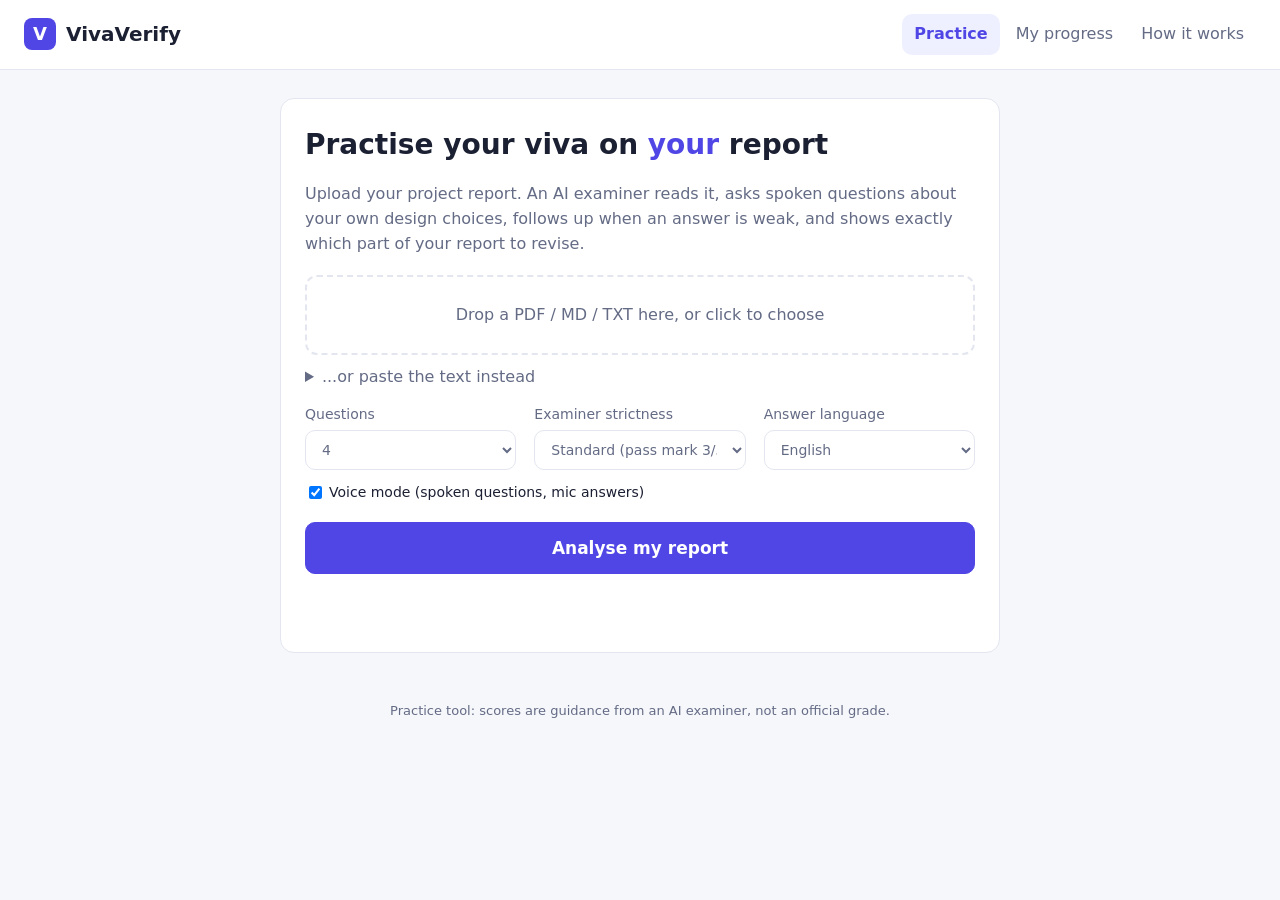
==== frontend/index.html @ 8446a79f "VivaVerify: AI viva examiner for your own project report LangGraph agent (planner, examiner with int" ====
<!doctype html>
<html lang="en">
<head>
  <meta charset="utf-8">
  <meta name="viewport" content="width=device-width, initial-scale=1">
  <title>VivaVerify - AI viva examiner for your own project</title>
  <meta name="description" content="Upload your project report and practise defending it in a spoken viva with an AI examiner.">
  <link rel="stylesheet" href="style.css">
  <script src="config.js"></script>
  <script src="app.js" defer></script>
</head>
<body>
  <header class="top">
    <div class="brand"><span class="logo">V</span>VivaVerify</div>
    <nav class="nav">
      <button data-nav="setup" class="active">Practice</button>
      <button data-nav="progress">My progress</button>
      <button data-nav="how">How it works</button>
    </nav>
  </header>

  <main>
    <!-- 1. Setup -->
    <section id="setup" class="card narrow">
      <h1>Practise your viva on <em>your</em> report</h1>
      <p class="muted">Upload your project report. An AI examiner reads it, asks spoken questions about your own
        design choices, follows up when an answer is weak, and shows exactly which part of your report to revise.</p>

      <label class="drop" id="drop">
        <input type="file" id="file" accept=".pdf,.md,.txt">
        <span id="dropText">Drop a PDF / MD / TXT here, or click to choose</span>
      </label>
      <details>
        <summary>...or paste the text instead</summary>
        <textarea id="paste" rows="6" placeholder="Paste your report text here"></textarea>
      </details>

      <div class="settings">
        <label>Questions
          <select id="numQ"><option>3</option><option selected>4</option><option>5</option></select>
        </label>
        <label>Examiner strictness
          <select id="strict">
            <option value="friendly">Friendly (pass mark 2/5)</option>
            <option value="standard" selected>Standard (pass mark 3/5)</option>
            <option value="strict">Strict (pass mark 4/5)</option>
          </select>
        </label>
        <label>Answer language
          <select id="lang"><option value="en">English</option><option value="hi">Hindi / Hinglish</option></select>
        </label>
        <label class="check"><input type="checkbox" id="voiceOn" checked> Voice mode (spoken questions, mic answers)</label>
      </div>
      <button id="startBtn" class="primary big">Analyse my report</button>
      <p id="setupMsg" class="msg"></p>
    </section>

    <!-- 2. Report analysed -->
    <section id="analysed" hidden>
      <div class="card">
        <h2>Your report, as the examiner sees it</h2>
        <div class="tiles" id="docTiles"></div>
      </div>
      <div class="layout">
        <div class="card">
          <h3>Sections indexed for retrieval</h3>
          <p class="muted small-text">The report is split into numbered chunks. The judge looks answers up in these
            chunks; chunks marked <span class="chip">evidence</span> back a planned question.</p>
          <ol id="chunkList" class="chunks"></ol>
        </div>
        <aside class="card">
          <h3>Viva plan</h3>
          <p class="muted small-text">Topics chosen by the planner. The questions stay hidden until they are asked.</p>
          <ol id="planList" class="plan"><li class="muted">Examiner is reading your report...</li></ol>
          <p id="planMeta" class="muted small-text"></p>
          <button id="beginBtn" class="primary big" disabled>Preparing...</button>
        </aside>
      </div>
    </section>

    <!-- 3. Viva -->
    <section id="viva" class="layout" hidden>
      <div class="card">
        <div id="qDots" class="dots"></div>
        <div class="qhead">
          <span id="qCounter" class="muted"></span>
          <span id="qTopic" class="chip"></span>
          <span id="qFollow" class="chip warn" hidden>Follow-up</span>
        </div>
        <h2 id="qText"></h2>
        <button id="replayBtn" class="ghost small" hidden>Replay question</button>

        <div class="answer">
          <textarea id="answer" rows="5" placeholder="Answer with the mic or type here" disabled></textarea>
          <div id="live" class="live" aria-live="polite"></div>
          <div class="row">
            <button id="micBtn" class="mic" disabled>Start speaking</button>
            <button id="sendBtn" class="primary" disabled>Submit answer</button>
            <span id="status" class="muted"></span>
          </div>
        </div>
        <div id="evals"></div>
      </div>

      <aside class="card">
        <h3>Agent activity</h3>
        <ol id="trace" class="trace"></ol>
      </aside>
    </section>

    <!-- 4. Result -->
    <section id="report" class="card narrow" hidden>
      <div class="score-head">
        <div id="rPercent" class="big-score"></div>
        <div>
          <h2 id="rVerdict"></h2>
          <p id="rFlags" class="flag-line"></p>
        </div>
      </div>
      <div class="tiles" id="rTiles"></div>
      <div class="tabs">
        <button data-tab="rSummary" class="active">Summary</button>
        <button data-tab="rTranscript">Full transcript</button>
      </div>
      <div id="rSummary"></div>
      <div id="rTranscript" hidden></div>
      <div class="row">
        <button class="primary" onclick="location.reload()">Practise again</button>
        <button class="ghost" data-nav="progress">View my progress</button>
        <button class="ghost" onclick="window.print()">Print / save as PDF</button>
      </div>
    </section>

    <!-- 5. Progress -->
    <section id="progress" hidden>
      <div class="card">
        <h2>My progress</h2>
        <p class="muted small-text">Saved only in this browser. Nothing about your answers is stored on the server.</p>
        <div id="progressEmpty" class="empty" hidden>No vivas yet. Practise once and your scores will appear here.</div>
        <div class="tiles" id="pTiles"></div>
      </div>
      <div id="progressBody" class="layout">
        <div class="card">
          <h3>Score per attempt</h3>
          <div id="chart" class="chart"></div>
        </div>
        <aside class="card">
          <h3>Topics to work on</h3>
          <p class="muted small-text">Average score per topic across attempts, weakest first.</p>
          <div id="topicMeters"></div>
        </aside>
      </div>
      <div class="card" id="historyCard">
        <h3>All attempts</h3>
        <table class="history"><thead><tr><th>Date</th><th>Report</th><th>Questions</th><th>Strictness</th>
          <th class="num">Score</th><th>Verdict</th></tr></thead><tbody id="historyRows"></tbody></table>
        <button id="clearBtn" class="ghost small">Clear history</button>
      </div>
    </section>

    <!-- 6. How it works -->
    <section id="how" class="card narrow" hidden>
      <h2>How VivaVerify works</h2>
      <ol class="steps">
        <li><b>Upload.</b> Your report is split into short numbered chunks and indexed with BM25 keyword search.</li>
        <li><b>Plan.</b> A planner LLM reads the whole report and picks questions on the problem, a design choice,
          the implementation and the results, each linked to the chunks that hold the answer.</li>
        <li><b>Ask.</b> The examiner speaks each question and pauses until you answer, by voice or keyboard.</li>
        <li><b>Judge and follow up.</b> Rule-based guardrails run first; then a judge LLM compares your answer with
          your own report. A weak answer gets one follow-up on the most important missing point.</li>
        <li><b>Report.</b> Your score is calculated by code, not by the LLM, and every weak answer points to the
          section you should re-read.</li>
      </ol>
      <img src="assets/agent_workflow.png" alt="Agent workflow: planner, examiner, judge, router, follow-up, reporter" class="diagram">
      <h3>What happens to your data</h3>
      <ul>
        <li>Your report is kept in server memory for the session only and is never written to disk.</li>
        <li>Voice goes straight from your browser to the speech service using a short-lived key.</li>
        <li>Your progress history is stored only in this browser.</li>
      </ul>
    </section>
  </main>

  <div id="tooltip" class="tooltip" role="tooltip" hidden></div>
  <footer>Practice tool: scores are guidance from an AI examiner, not an official grade.</footer>
</body>
</html>
---- frontend/style.css ----
:root {
  --bg: #f6f7fb;
  --card: #ffffff;
  --text: #1c2033;
  --muted: #646b85;
  --line: #e3e6ef;
  --accent: #4f46e5;
  --accent-soft: #eef0ff;
  --good: #15803d;
  --mid: #b45309;
  --low: #b91c1c;
  --warn-bg: #fff4e5;
}

* { box-sizing: border-box; }
body {
  margin: 0;
  font: 16px/1.55 system-ui, -apple-system, "Segoe UI", Roboto, sans-serif;
  background: var(--bg);
  color: var(--text);
}
[hidden] { display: none !important; }

.top {
  display: flex; justify-content: space-between; align-items: center;
  padding: 14px 24px; background: var(--card); border-bottom: 1px solid var(--line);
}
.brand { display: flex; align-items: center; gap: 10px; font-weight: 700; font-size: 20px; }
.logo {
  display: grid; place-items: center; width: 32px; height: 32px; border-radius: 8px;
  background: var(--accent); color: #fff; font-size: 18px;
}
.nav { display: flex; gap: 4px; flex-wrap: wrap; }
.nav button { border: none; background: transparent; color: var(--muted); padding: 8px 12px; }
.nav button.active { background: var(--accent-soft); color: var(--accent); font-weight: 600; }

main { max-width: 1100px; margin: 28px auto; padding: 0 16px; }
.card { background: var(--card); border: 1px solid var(--line); border-radius: 14px; padding: 24px; }
.narrow { max-width: 720px; margin: 0 auto; }
.layout { display: grid; grid-template-columns: minmax(0, 1fr) 320px; gap: 20px; align-items: start; }
@media (max-width: 860px) { .layout { grid-template-columns: 1fr; } }

h1 { margin: 0 0 8px; font-size: 28px; }
h1 em { color: var(--accent); font-style: normal; }
h2 { margin: 6px 0 12px; font-size: 22px; line-height: 1.35; }
h3 { margin: 0 0 12px; font-size: 16px; }
.muted { color: var(--muted); }

.drop {
  display: block; margin: 18px 0 10px; padding: 26px; text-align: center; cursor: pointer;
  border: 2px dashed var(--line); border-radius: 12px; color: var(--muted);
}
.drop:hover { border-color: var(--accent); color: var(--accent); }
.drop input { display: none; }
details { margin-bottom: 14px; color: var(--muted); }
textarea, select {
  width: 100%; font: inherit; color: inherit; padding: 10px 12px;
  border: 1px solid var(--line); border-radius: 10px; background: #fff;
}
select { width: auto; margin-left: 8px; }
textarea:focus, select:focus { outline: 2px solid var(--accent-soft); border-color: var(--accent); }

.row { display: flex; flex-wrap: wrap; align-items: center; gap: 12px; margin-top: 12px; }
.options { justify-content: space-between; margin-bottom: 18px; }
.check { display: flex; align-items: center; gap: 8px; }

button {
  font: inherit; border: 1px solid var(--line); background: #fff; color: var(--text);
  padding: 9px 16px; border-radius: 10px; cursor: pointer;
}
button:disabled { opacity: 0.5; cursor: not-allowed; }
.primary { background: var(--accent); border-color: var(--accent); color: #fff; font-weight: 600; }
.big { width: 100%; padding: 12px; font-size: 17px; }
.ghost { background: transparent; }
.small { padding: 4px 10px; font-size: 13px; }
.mic.rec { background: var(--low); border-color: var(--low); color: #fff; }

.msg { min-height: 1.4em; color: var(--muted); }
.msg.error { color: var(--low); }

.qhead { display: flex; gap: 8px; align-items: center; flex-wrap: wrap; }
.chip {
  font-size: 12px; padding: 2px 10px; border-radius: 999px;
  background: var(--accent-soft); color: var(--accent);
}
.chip.warn { background: var(--warn-bg); color: var(--mid); }
.answer { margin-top: 16px; }
.live { min-height: 1.4em; color: var(--muted); font-style: italic; margin-top: 4px; }

.eval { margin-top: 16px; padding: 14px 16px; border-radius: 12px; border: 1px solid var(--line); border-left-width: 5px; }
.eval p { margin: 6px 0; }
.eval.s5, .eval.s4 { border-left-color: var(--good); }
.eval.s3 { border-left-color: var(--mid); }
.eval.s2, .eval.s1, .eval.s0 { border-left-color: var(--low); }
.eval-head, .rrow-head { display: flex; gap: 10px; align-items: center; flex-wrap: wrap; }
.score { font-weight: 700; padding: 2px 8px; border-radius: 8px; background: var(--accent-soft); color: var(--accent); }

.trace { margin: 0; padding-left: 20px; font-size: 14px; max-height: 70vh; overflow: auto; }
.trace li { margin-bottom: 8px; }
.trace b { color: var(--accent); }

.score-head { display: flex; gap: 20px; align-items: center; margin-bottom: 12px; }
.big-score { font-size: 48px; font-weight: 800; }
.big-score.good { color: var(--good); }
.big-score.mid { color: var(--mid); }
.big-score.low { color: var(--low); }
.flag-line { color: var(--low); margin: 0; }
.rrow { border-top: 1px solid var(--line); padding: 14px 0; }
.rrow p { margin: 4px 0 6px; }
blockquote {
  margin: 8px 0 0; padding: 8px 12px; background: var(--bg);
  border-left: 3px solid var(--accent); border-radius: 6px; font-size: 14px;
}

footer { text-align: center; color: var(--muted); font-size: 13px; padding: 20px; }

/* settings */
.settings { display: grid; grid-template-columns: repeat(auto-fit, minmax(200px, 1fr)); gap: 12px 18px; margin: 4px 0 18px; }
.settings label { display: flex; flex-direction: column; gap: 4px; font-size: 14px; color: var(--muted); }
.settings select { margin-left: 0; width: 100%; }
.settings .check { flex-direction: row; align-items: center; color: var(--text); grid-column: 1 / -1; }
.small-text { font-size: 13px; margin-top: 0; }
.error { color: var(--low); }
.empty { padding: 24px; text-align: center; color: var(--muted); border: 2px dashed var(--line); border-radius: 12px; }

/* stat tiles */
.tiles { display: grid; grid-template-columns: repeat(auto-fit, minmax(130px, 1fr)); gap: 12px; margin: 14px 0 6px; }
.tile { border: 1px solid var(--line); border-radius: 12px; padding: 12px 14px; min-width: 0; }
.tile-label { font-size: 13px; color: var(--muted); }
.tile-value { font-size: 22px; font-weight: 600; overflow-wrap: anywhere; }
.tile-value.long { font-size: 15px; padding-top: 5px; }
.tile-note { font-size: 12px; color: var(--muted); }
#analysed .card + .layout, #progress .card + .layout, #progress .layout + .card { margin-top: 20px; }

/* report analysed */
.chunks { padding-left: 0; list-style: none; margin: 0; font-size: 14px; max-height: 420px; overflow: auto; }
.chunks li { padding: 8px 0; border-top: 1px solid var(--line); }
.chunks b { color: var(--accent); margin-right: 6px; }
.plan { padding-left: 22px; margin: 0 0 14px; }
.plan li { padding: 6px 0; font-weight: 600; }

/* viva progress dots */
.dots { display: flex; gap: 8px; margin-bottom: 12px; flex-wrap: wrap; }
.dot { font-size: 12px; padding: 3px 10px; border-radius: 999px; border: 1px solid var(--line); color: var(--muted); }
.dot.now { border-color: var(--accent); color: var(--accent); font-weight: 600; }
.dot.good { background: #e8f6ee; color: var(--good); border-color: transparent; }
.dot.mid { background: var(--warn-bg); color: var(--mid); border-color: transparent; }
.dot.low { background: #fdecec; color: var(--low); border-color: transparent; }
.trace .ms { color: var(--muted); font-size: 12px; white-space: nowrap; }

/* result tabs and transcript */
.tabs { display: flex; gap: 4px; border-bottom: 1px solid var(--line); margin: 16px 0 4px; }
.tabs button { border: none; border-bottom: 2px solid transparent; border-radius: 0; background: none; color: var(--muted); }
.tabs button.active { color: var(--accent); border-bottom-color: var(--accent); font-weight: 600; }
.turn { border-top: 1px solid var(--line); padding: 14px 0; }
.turn p { margin: 2px 0 10px; }
.who { font-size: 12px; font-weight: 700; text-transform: uppercase; letter-spacing: 0.04em; }
.who.examiner { color: var(--accent); }
.who.student { color: var(--muted); }

/* progress chart */
.chart svg { width: 100%; height: auto; display: block; }
.gridline { stroke: var(--line); stroke-width: 1; }
.axis { font-size: 11px; fill: var(--muted); font-variant-numeric: tabular-nums; }
.value { font-size: 12px; font-weight: 600; fill: var(--text); }
.mark { fill: var(--accent); }
.hit { fill: transparent; }
.bar { cursor: default; outline: none; }
.bar:hover .mark, .bar:focus .mark { fill: #6d66ee; }
.tooltip {
  position: absolute; transform: translate(-50%, -100%); pointer-events: none; z-index: 10;
  background: var(--text); color: #fff; padding: 6px 10px; border-radius: 8px; font-size: 12px;
  display: flex; flex-direction: column; gap: 2px; box-shadow: 0 4px 14px rgba(0, 0, 0, 0.15);
}
.tooltip strong { font-size: 15px; }
.meter-row { margin-bottom: 12px; }
.meter-label { display: flex; justify-content: space-between; gap: 8px; font-size: 14px; margin-bottom: 4px; }
.meter { height: 8px; border-radius: 4px; background: #e8f6ee; }
.meter.mid { background: var(--warn-bg); }
.meter.low { background: #fdecec; }
.meter div { height: 100%; border-radius: 4px; background: var(--good); }
.meter.mid div { background: var(--mid); }
.meter.low div { background: var(--low); }
.history { width: 100%; border-collapse: collapse; font-size: 14px; margin-bottom: 12px; }
.history th, .history td { text-align: left; padding: 8px 6px; border-bottom: 1px solid var(--line); }
.history th { color: var(--muted); font-weight: 600; }
.history .num { text-align: right; font-variant-numeric: tabular-nums; }
#historyCard { overflow-x: auto; }

/* how it works */
.steps { padding-left: 22px; }
.steps li { margin-bottom: 10px; }
.diagram { width: 100%; max-width: 560px; display: block; margin: 12px auto 20px; }

@media (max-width: 640px) {
  .top { flex-direction: column; align-items: flex-start; gap: 8px; padding: 12px 16px; }
  main { margin: 16px auto; }
  .card { padding: 18px; }
  h1 { font-size: 23px; }
}

@media print {
  .top, footer, button { display: none !important; }
  body { background: #fff; }
  .card { border: none; }
}
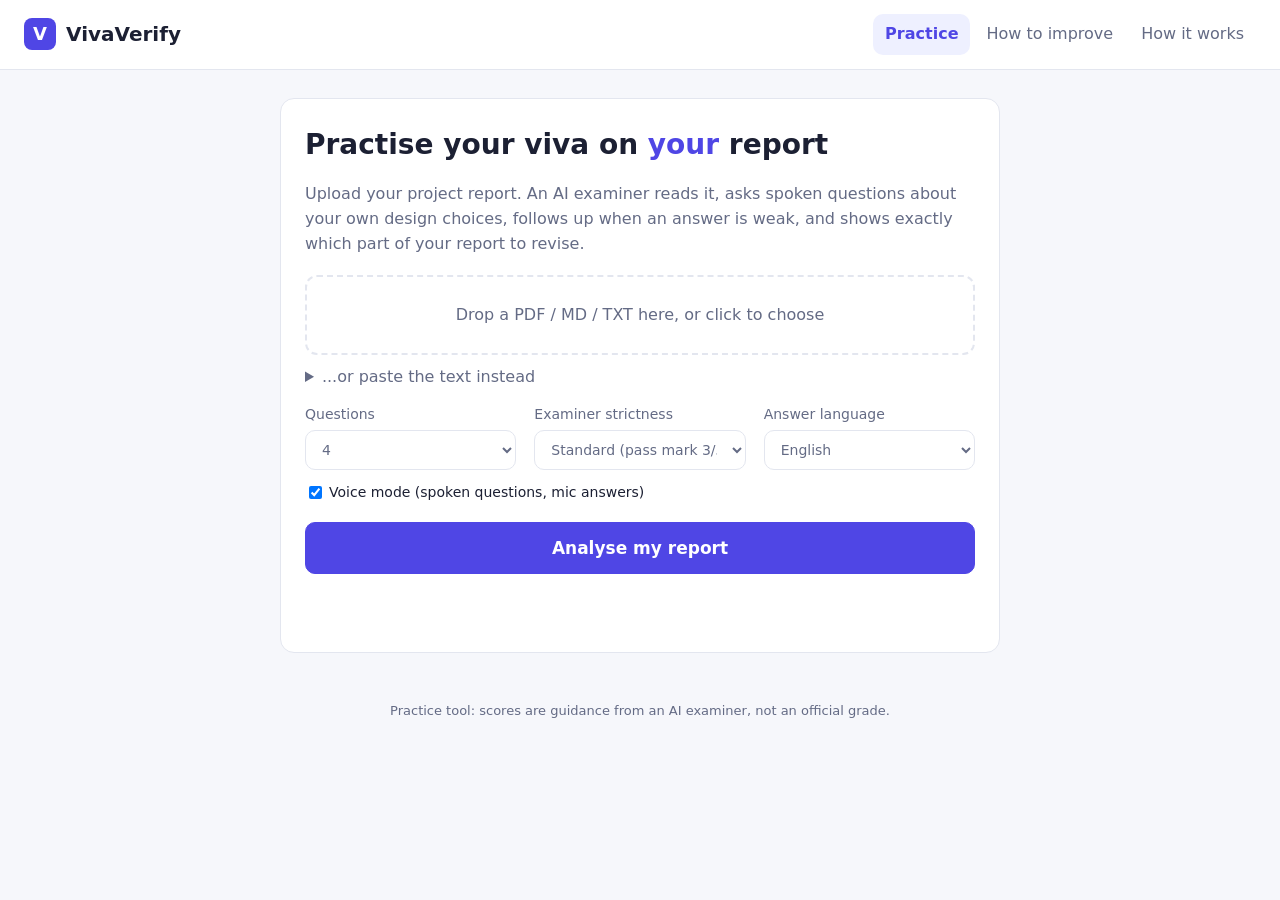
==== commit 9d2819ad: "Replace the progress screen with a How to improve screen Shows the points missed per question, any c" ====
--- a/frontend/index.html
+++ b/frontend/index.html
@@ -14,7 +14,7 @@
     <div class="brand"><span class="logo">V</span>VivaVerify</div>
     <nav class="nav">
       <button data-nav="setup" class="active">Practice</button>
-      <button data-nav="progress">My progress</button>
+      <button data-nav="progress">How to improve</button>
       <button data-nav="how">How it works</button>
     </nav>
   </header>
@@ -126,36 +126,20 @@
       <div id="rTranscript" hidden></div>
       <div class="row">
         <button class="primary" onclick="location.reload()">Practise again</button>
-        <button class="ghost" data-nav="progress">View my progress</button>
+        <button class="ghost" data-nav="progress">How to improve</button>
         <button class="ghost" onclick="window.print()">Print / save as PDF</button>
       </div>
     </section>
 
-    <!-- 5. Progress -->
+    <!-- 5. How to improve -->
     <section id="progress" hidden>
       <div class="card">
-        <h2>My progress</h2>
-        <p class="muted small-text">Saved only in this browser. Nothing about your answers is stored on the server.</p>
-        <div id="progressEmpty" class="empty" hidden>No vivas yet. Practise once and your scores will appear here.</div>
-        <div class="tiles" id="pTiles"></div>
+        <h2>How to improve</h2>
+        <p class="muted small-text">Specific points you missed and exact sections from your report to study before your real viva.</p>
+        <div id="progressEmpty" class="empty">No viva completed yet. Practise once and your personalized improvement guide will appear here.</div>
+        <div id="improveSummary" hidden></div>
       </div>
-      <div id="progressBody" class="layout">
-        <div class="card">
-          <h3>Score per attempt</h3>
-          <div id="chart" class="chart"></div>
-        </div>
-        <aside class="card">
-          <h3>Topics to work on</h3>
-          <p class="muted small-text">Average score per topic across attempts, weakest first.</p>
-          <div id="topicMeters"></div>
-        </aside>
-      </div>
-      <div class="card" id="historyCard">
-        <h3>All attempts</h3>
-        <table class="history"><thead><tr><th>Date</th><th>Report</th><th>Questions</th><th>Strictness</th>
-          <th class="num">Score</th><th>Verdict</th></tr></thead><tbody id="historyRows"></tbody></table>
-        <button id="clearBtn" class="ghost small">Clear history</button>
-      </div>
+      <div id="improveList"></div>
     </section>
 
     <!-- 6. How it works -->
@@ -176,12 +160,10 @@
       <ul>
         <li>Your report is kept in server memory for the session only and is never written to disk.</li>
         <li>Voice goes straight from your browser to the speech service using a short-lived key.</li>
-        <li>Your progress history is stored only in this browser.</li>
       </ul>
     </section>
   </main>
 
-  <div id="tooltip" class="tooltip" role="tooltip" hidden></div>
   <footer>Practice tool: scores are guidance from an AI examiner, not an official grade.</footer>
 </body>
 </html>
--- a/frontend/style.css
+++ b/frontend/style.css
@@ -187,6 +187,24 @@
 .history .num { text-align: right; font-variant-numeric: tabular-nums; }
 #historyCard { overflow-x: auto; }
 
+/* How to improve section */
+.improve-card { margin-top: 16px; border-left: 4px solid var(--line); }
+.improve-card.good { border-left-color: var(--good); }
+.improve-card.mid { border-left-color: var(--mid); }
+.improve-card.low { border-left-color: var(--low); }
+.improve-q { font-weight: 600; margin: 10px 0 8px; font-size: 15px; }
+.improve-answer { background: #fafbfc; border: 1px solid var(--line); border-radius: 8px; padding: 8px 12px; font-size: 13.5px; margin-bottom: 12px; color: var(--text); }
+.improve-block { margin-top: 10px; padding-top: 10px; border-top: 1px dashed var(--line); }
+.improve-title { margin: 0 0 6px; font-size: 12px; font-weight: 700; text-transform: uppercase; letter-spacing: 0.04em; color: var(--muted); }
+.improve-title.warn { color: var(--low); }
+.improve-title.error { color: var(--low); }
+.improve-title.info { color: var(--accent); }
+.improve-list { margin: 0 0 6px; padding-left: 20px; font-size: 14px; }
+.improve-list li { margin-bottom: 4px; }
+.improve-list.error { color: var(--low); }
+.improve-text { margin: 0 0 6px; font-size: 14px; color: var(--text); }
+#improveSummary { margin-top: 16px; }
+
 /* how it works */
 .steps { padding-left: 22px; }
 .steps li { margin-bottom: 10px; }
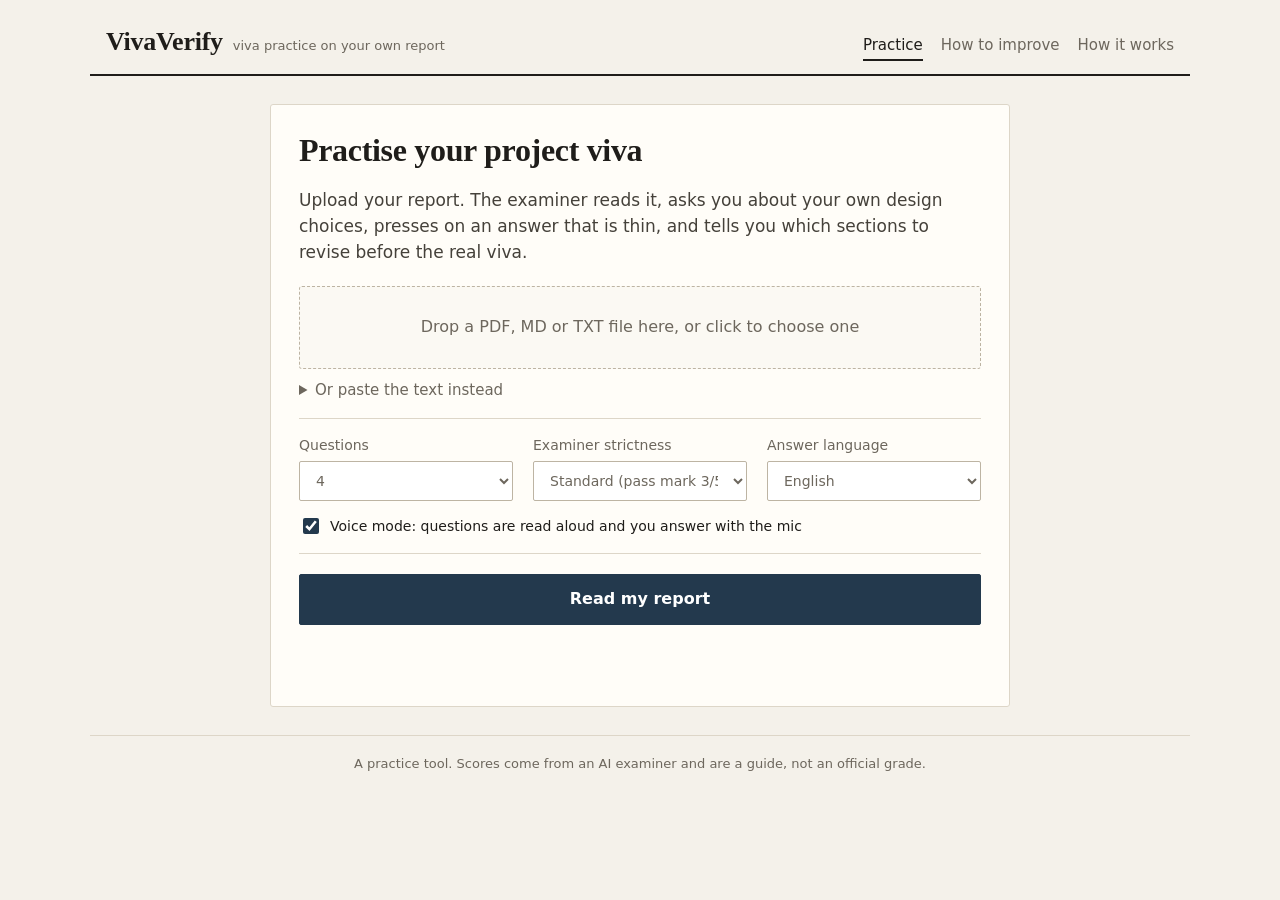
==== commit 13c17e0f: "Restyle the UI as a printed exam paper: serif headings, warm paper, ink accent, plainer wording" ====
--- a/frontend/index.html
+++ b/frontend/index.html
@@ -3,7 +3,7 @@
 <head>
   <meta charset="utf-8">
   <meta name="viewport" content="width=device-width, initial-scale=1">
-  <title>VivaVerify - AI viva examiner for your own project</title>
+  <title>VivaVerify - viva practice on your own report</title>
   <meta name="description" content="Upload your project report and practise defending it in a spoken viva with an AI examiner.">
   <link rel="stylesheet" href="style.css">
   <script src="config.js"></script>
@@ -11,7 +11,7 @@
 </head>
 <body>
   <header class="top">
-    <div class="brand"><span class="logo">V</span>VivaVerify</div>
+    <div class="brand">VivaVerify<small>viva practice on your own report</small></div>
     <nav class="nav">
       <button data-nav="setup" class="active">Practice</button>
       <button data-nav="progress">How to improve</button>
@@ -22,16 +22,16 @@
   <main>
     <!-- 1. Setup -->
     <section id="setup" class="card narrow">
-      <h1>Practise your viva on <em>your</em> report</h1>
-      <p class="muted">Upload your project report. An AI examiner reads it, asks spoken questions about your own
-        design choices, follows up when an answer is weak, and shows exactly which part of your report to revise.</p>
+      <h1>Practise your project viva</h1>
+      <p class="lede">Upload your report. The examiner reads it, asks you about your own design choices, presses on
+        an answer that is thin, and tells you which sections to revise before the real viva.</p>
 
       <label class="drop" id="drop">
         <input type="file" id="file" accept=".pdf,.md,.txt">
-        <span id="dropText">Drop a PDF / MD / TXT here, or click to choose</span>
+        <span id="dropText">Drop a PDF, MD or TXT file here, or click to choose one</span>
       </label>
       <details>
-        <summary>...or paste the text instead</summary>
+        <summary>Or paste the text instead</summary>
         <textarea id="paste" rows="6" placeholder="Paste your report text here"></textarea>
       </details>
 
@@ -49,28 +49,28 @@
         <label>Answer language
           <select id="lang"><option value="en">English</option><option value="hi">Hindi / Hinglish</option></select>
         </label>
-        <label class="check"><input type="checkbox" id="voiceOn" checked> Voice mode (spoken questions, mic answers)</label>
+        <label class="check"><input type="checkbox" id="voiceOn" checked> Voice mode: questions are read aloud and you answer with the mic</label>
       </div>
-      <button id="startBtn" class="primary big">Analyse my report</button>
+      <button id="startBtn" class="primary big">Read my report</button>
       <p id="setupMsg" class="msg"></p>
     </section>
 
     <!-- 2. Report analysed -->
     <section id="analysed" hidden>
       <div class="card">
-        <h2>Your report, as the examiner sees it</h2>
+        <h2>Your report, as the examiner read it</h2>
         <div class="tiles" id="docTiles"></div>
       </div>
       <div class="layout">
         <div class="card">
-          <h3>Sections indexed for retrieval</h3>
-          <p class="muted small-text">The report is split into numbered chunks. The judge looks answers up in these
-            chunks; chunks marked <span class="chip">evidence</span> back a planned question.</p>
+          <h3>Sections</h3>
+          <p class="muted small-text">Your report split into numbered sections. Answers are checked against these;
+            sections marked <span class="chip">evidence</span> back a planned question.</p>
           <ol id="chunkList" class="chunks"></ol>
         </div>
         <aside class="card">
-          <h3>Viva plan</h3>
-          <p class="muted small-text">Topics chosen by the planner. The questions stay hidden until they are asked.</p>
+          <h3>Topics</h3>
+          <p class="muted small-text">What the examiner will ask about. The questions themselves stay hidden until asked.</p>
           <ol id="planList" class="plan"><li class="muted">Examiner is reading your report...</li></ol>
           <p id="planMeta" class="muted small-text"></p>
           <button id="beginBtn" class="primary big" disabled>Preparing...</button>
@@ -91,11 +91,12 @@
         <button id="replayBtn" class="ghost small" hidden>Replay question</button>
 
         <div class="answer">
-          <textarea id="answer" rows="5" placeholder="Answer with the mic or type here" disabled></textarea>
+          <textarea id="answer" rows="5" placeholder="Speak or type your answer" disabled></textarea>
           <div id="live" class="live" aria-live="polite"></div>
           <div class="row">
             <button id="micBtn" class="mic" disabled>Start speaking</button>
             <button id="sendBtn" class="primary" disabled>Submit answer</button>
+            <button id="retryBtn" class="primary" hidden>Try again</button>
             <span id="status" class="muted"></span>
           </div>
         </div>
@@ -103,7 +104,7 @@
       </div>
 
       <aside class="card">
-        <h3>Agent activity</h3>
+        <h3>Examiner's log</h3>
         <ol id="trace" class="trace"></ol>
       </aside>
     </section>
@@ -135,9 +136,9 @@
     <section id="progress" hidden>
       <div class="card">
         <h2>How to improve</h2>
-        <p class="muted small-text">Specific points you missed and exact sections from your report to study before your real viva.</p>
-        <div id="progressEmpty" class="empty">No viva completed yet. Practise once and your personalized improvement guide will appear here.</div>
-        <div id="improveSummary" hidden></div>
+        <p class="muted small-text">What you missed in your last practice viva, and the sections of your report to read again.</p>
+        <div id="progressEmpty" class="empty">Nothing here yet. Finish one practice viva and your notes will appear here.</div>
+        <div id="improveSummary" class="tiles" hidden></div>
       </div>
       <div id="improveList"></div>
     </section>
@@ -151,19 +152,22 @@
           the implementation and the results, each linked to the chunks that hold the answer.</li>
         <li><b>Ask.</b> The examiner speaks each question and pauses until you answer, by voice or keyboard.</li>
         <li><b>Judge and follow up.</b> Rule-based guardrails run first; then a judge LLM compares your answer with
-          your own report. A weak answer gets one follow-up on the most important missing point.</li>
+          your own report. A weak answer gets one follow-up on the most important missing point, and the follow-up
+          is graded together with your first answer. During the viva you only see your score, so the feedback
+          cannot give away the follow-up's answer; the full feedback comes with your result.</li>
         <li><b>Report.</b> Your score is calculated by code, not by the LLM, and every weak answer points to the
           section you should re-read.</li>
       </ol>
       <img src="assets/agent_workflow.png" alt="Agent workflow: planner, examiner, judge, router, follow-up, reporter" class="diagram">
       <h3>What happens to your data</h3>
       <ul>
-        <li>Your report is kept in server memory for the session only and is never written to disk.</li>
+        <li>Your uploaded file is kept in server memory only and is never saved. The questions and grades generated
+          from it may be kept on the server, so an identical request does not use AI quota again.</li>
         <li>Voice goes straight from your browser to the speech service using a short-lived key.</li>
       </ul>
     </section>
   </main>
 
-  <footer>Practice tool: scores are guidance from an AI examiner, not an official grade.</footer>
+  <footer>A practice tool. Scores come from an AI examiner and are a guide, not an official grade.</footer>
 </body>
 </html>
--- a/frontend/style.css
+++ b/frontend/style.css
@@ -1,76 +1,103 @@
+/* A printed exam paper rather than an app: warm paper, ink, serif headings, square corners. */
 :root {
-  --bg: #f6f7fb;
-  --card: #ffffff;
-  --text: #1c2033;
-  --muted: #646b85;
-  --line: #e3e6ef;
-  --accent: #4f46e5;
-  --accent-soft: #eef0ff;
-  --good: #15803d;
-  --mid: #b45309;
-  --low: #b91c1c;
-  --warn-bg: #fff4e5;
+  --bg: #f4f1ea;
+  --paper: #fffdf8;
+  --ink: #1f1d1a;
+  --muted: #6d675d;
+  --line: #ddd6c8;
+  --line-strong: #bdb4a3;
+  --accent: #23394d;        /* dark ink blue, used sparingly */
+  --accent-soft: #e8ecef;
+  --good: #2f6a3e;
+  --good-bg: #e9f1e8;
+  --mid: #8a5a00;
+  --mid-bg: #f6eedb;
+  --low: #a3332b;
+  --low-bg: #f6e5e1;
+  --serif: "Iowan Old Style", "Palatino Linotype", Palatino, "Book Antiqua", Georgia, serif;
+  --sans: system-ui, -apple-system, "Segoe UI", Roboto, "Helvetica Neue", Arial, sans-serif;
+  --mono: ui-monospace, "SF Mono", Menlo, Consolas, "Liberation Mono", monospace;
 }
 
 * { box-sizing: border-box; }
 body {
   margin: 0;
-  font: 16px/1.55 system-ui, -apple-system, "Segoe UI", Roboto, sans-serif;
+  font: 16px/1.55 var(--sans);
   background: var(--bg);
-  color: var(--text);
+  color: var(--ink);
 }
 [hidden] { display: none !important; }
 
+/* header */
 .top {
-  display: flex; justify-content: space-between; align-items: center;
-  padding: 14px 24px; background: var(--card); border-bottom: 1px solid var(--line);
-}
-.brand { display: flex; align-items: center; gap: 10px; font-weight: 700; font-size: 20px; }
-.logo {
-  display: grid; place-items: center; width: 32px; height: 32px; border-radius: 8px;
-  background: var(--accent); color: #fff; font-size: 18px;
-}
-.nav { display: flex; gap: 4px; flex-wrap: wrap; }
-.nav button { border: none; background: transparent; color: var(--muted); padding: 8px 12px; }
-.nav button.active { background: var(--accent-soft); color: var(--accent); font-weight: 600; }
+  display: flex; justify-content: space-between; align-items: baseline; gap: 12px;
+  max-width: 1100px; margin: 0 auto; padding: 22px 16px 12px;
+  border-bottom: 2px solid var(--ink);
+}
+.brand { font-family: var(--serif); font-size: 26px; font-weight: 700; letter-spacing: -0.01em; }
+.brand small {
+  font-family: var(--sans); font-size: 13px; font-weight: 400; color: var(--muted);
+  letter-spacing: 0; margin-left: 10px;
+}
+.nav { display: flex; gap: 18px; flex-wrap: wrap; }
+.nav button {
+  border: none; border-bottom: 2px solid transparent; border-radius: 0; background: none;
+  color: var(--muted); padding: 2px 0; font-size: 15px;
+}
+.nav button:hover { color: var(--ink); }
+.nav button.active { color: var(--ink); border-bottom-color: var(--ink); }
 
 main { max-width: 1100px; margin: 28px auto; padding: 0 16px; }
-.card { background: var(--card); border: 1px solid var(--line); border-radius: 14px; padding: 24px; }
-.narrow { max-width: 720px; margin: 0 auto; }
-.layout { display: grid; grid-template-columns: minmax(0, 1fr) 320px; gap: 20px; align-items: start; }
+.card { background: var(--paper); border: 1px solid var(--line); border-radius: 3px; padding: 26px 28px; }
+.narrow { max-width: 740px; margin: 0 auto; }
+.layout { display: grid; grid-template-columns: minmax(0, 1fr) 310px; gap: 22px; align-items: start; }
 @media (max-width: 860px) { .layout { grid-template-columns: 1fr; } }
 
-h1 { margin: 0 0 8px; font-size: 28px; }
-h1 em { color: var(--accent); font-style: normal; }
-h2 { margin: 6px 0 12px; font-size: 22px; line-height: 1.35; }
-h3 { margin: 0 0 12px; font-size: 16px; }
+h1, h2, h3 { font-family: var(--serif); font-weight: 700; color: var(--ink); }
+h1 { margin: 0 0 10px; font-size: 32px; line-height: 1.2; letter-spacing: -0.01em; }
+h1 em { font-style: italic; }
+h2 { margin: 4px 0 12px; font-size: 24px; line-height: 1.3; }
+h3 { margin: 0 0 10px; font-size: 18px; }
 .muted { color: var(--muted); }
-
+.small-text { font-size: 13px; margin-top: 0; }
+.error { color: var(--low); }
+a { color: var(--accent); }
+
+/* setup */
+.lede { font-size: 17px; color: #45413a; max-width: 62ch; }
 .drop {
-  display: block; margin: 18px 0 10px; padding: 26px; text-align: center; cursor: pointer;
-  border: 2px dashed var(--line); border-radius: 12px; color: var(--muted);
-}
-.drop:hover { border-color: var(--accent); color: var(--accent); }
+  display: block; margin: 20px 0 10px; padding: 28px 20px; text-align: center; cursor: pointer;
+  border: 1px dashed var(--line-strong); border-radius: 3px; color: var(--muted); background: #fbf9f3;
+}
+.drop:hover { border-color: var(--ink); color: var(--ink); }
 .drop input { display: none; }
-details { margin-bottom: 14px; color: var(--muted); }
+details { margin-bottom: 16px; color: var(--muted); font-size: 15px; }
+details summary { cursor: pointer; }
 textarea, select {
   width: 100%; font: inherit; color: inherit; padding: 10px 12px;
-  border: 1px solid var(--line); border-radius: 10px; background: #fff;
-}
-select { width: auto; margin-left: 8px; }
+  border: 1px solid var(--line-strong); border-radius: 2px; background: #fff;
+}
+textarea { line-height: 1.5; }
 textarea:focus, select:focus { outline: 2px solid var(--accent-soft); border-color: var(--accent); }
+.settings {
+  display: grid; grid-template-columns: repeat(auto-fit, minmax(200px, 1fr)); gap: 14px 20px;
+  margin: 8px 0 20px; padding: 16px 0; border-top: 1px solid var(--line); border-bottom: 1px solid var(--line);
+}
+.settings label { display: flex; flex-direction: column; gap: 5px; font-size: 14px; color: var(--muted); }
+.settings .check { flex-direction: row; align-items: center; gap: 8px; color: var(--ink); grid-column: 1 / -1; }
+.check input { accent-color: var(--accent); width: 16px; height: 16px; }
 
 .row { display: flex; flex-wrap: wrap; align-items: center; gap: 12px; margin-top: 12px; }
-.options { justify-content: space-between; margin-bottom: 18px; }
-.check { display: flex; align-items: center; gap: 8px; }
 
 button {
-  font: inherit; border: 1px solid var(--line); background: #fff; color: var(--text);
-  padding: 9px 16px; border-radius: 10px; cursor: pointer;
-}
-button:disabled { opacity: 0.5; cursor: not-allowed; }
+  font: inherit; border: 1px solid var(--line-strong); background: var(--paper); color: var(--ink);
+  padding: 9px 18px; border-radius: 2px; cursor: pointer;
+}
+button:hover:not(:disabled) { border-color: var(--ink); }
+button:disabled { opacity: 0.45; cursor: not-allowed; }
 .primary { background: var(--accent); border-color: var(--accent); color: #fff; font-weight: 600; }
-.big { width: 100%; padding: 12px; font-size: 17px; }
+.primary:hover:not(:disabled) { background: #172838; border-color: #172838; }
+.big { width: 100%; padding: 12px; font-size: 16px; }
 .ghost { background: transparent; }
 .small { padding: 4px 10px; font-size: 13px; }
 .mic.rec { background: var(--low); border-color: var(--low); color: #fff; }
@@ -78,147 +105,136 @@
 .msg { min-height: 1.4em; color: var(--muted); }
 .msg.error { color: var(--low); }
 
-.qhead { display: flex; gap: 8px; align-items: center; flex-wrap: wrap; }
+/* labels (topic, follow-up, flags) */
 .chip {
-  font-size: 12px; padding: 2px 10px; border-radius: 999px;
-  background: var(--accent-soft); color: var(--accent);
-}
-.chip.warn { background: var(--warn-bg); color: var(--mid); }
-.answer { margin-top: 16px; }
+  display: inline-block; font-size: 11px; font-weight: 600; letter-spacing: 0.06em; text-transform: uppercase;
+  padding: 2px 7px; border: 1px solid var(--line-strong); border-radius: 2px; color: var(--muted); background: transparent;
+}
+.chip.warn { border-color: #d9c08a; color: var(--mid); background: var(--mid-bg); }
+
+/* viva */
+.qhead { display: flex; gap: 10px; align-items: center; flex-wrap: wrap; font-size: 14px; }
+#qText { font-size: 25px; line-height: 1.35; margin: 12px 0 10px; font-weight: 600; }
+.answer { margin-top: 18px; }
 .live { min-height: 1.4em; color: var(--muted); font-style: italic; margin-top: 4px; }
 
-.eval { margin-top: 16px; padding: 14px 16px; border-radius: 12px; border: 1px solid var(--line); border-left-width: 5px; }
+.dots { display: flex; gap: 6px; margin-bottom: 14px; flex-wrap: wrap; }
+.dot {
+  font-size: 12px; min-width: 42px; text-align: center; padding: 3px 8px; border: 1px solid var(--line);
+  border-radius: 2px; color: var(--muted); font-variant-numeric: tabular-nums;
+}
+.dot.now { border-color: var(--ink); color: var(--ink); font-weight: 600; }
+.dot.good { background: var(--good-bg); color: var(--good); border-color: #c4d8c3; }
+.dot.mid { background: var(--mid-bg); color: var(--mid); border-color: #e3cfa3; }
+.dot.low { background: var(--low-bg); color: var(--low); border-color: #e4c0b9; }
+
+.eval { margin-top: 16px; padding: 12px 16px; border: 1px solid var(--line); border-left: 3px solid var(--line-strong); background: #fff; }
 .eval p { margin: 6px 0; }
 .eval.s5, .eval.s4 { border-left-color: var(--good); }
 .eval.s3 { border-left-color: var(--mid); }
 .eval.s2, .eval.s1, .eval.s0 { border-left-color: var(--low); }
-.eval-head, .rrow-head { display: flex; gap: 10px; align-items: center; flex-wrap: wrap; }
-.score { font-weight: 700; padding: 2px 8px; border-radius: 8px; background: var(--accent-soft); color: var(--accent); }
-
-.trace { margin: 0; padding-left: 20px; font-size: 14px; max-height: 70vh; overflow: auto; }
-.trace li { margin-bottom: 8px; }
-.trace b { color: var(--accent); }
-
-.score-head { display: flex; gap: 20px; align-items: center; margin-bottom: 12px; }
-.big-score { font-size: 48px; font-weight: 800; }
+.eval-head, .rrow-head { display: flex; gap: 10px; align-items: baseline; flex-wrap: wrap; }
+.score { font-family: var(--serif); font-weight: 700; font-size: 18px; font-variant-numeric: tabular-nums; color: var(--ink); }
+.score.good { color: var(--good); }
+.score.mid { color: var(--mid); }
+.score.low { color: var(--low); }
+
+/* examiner's log */
+.trace {
+  margin: 0; padding: 0; list-style: none; font: 12.5px/1.5 var(--mono); color: #3f3b34;
+  max-height: 70vh; overflow: auto; counter-reset: step;
+}
+.trace li { padding: 7px 0; border-top: 1px dotted var(--line-strong); counter-increment: step; }
+.trace li::before { content: counter(step, decimal-leading-zero) "  "; color: var(--muted); }
+.trace b { font-weight: 700; color: var(--ink); }
+.trace .ms { color: var(--muted); white-space: nowrap; }
+
+/* report analysed */
+.chunks { padding-left: 0; list-style: none; margin: 0; font-size: 14px; max-height: 420px; overflow: auto; }
+.chunks li { padding: 8px 0; border-top: 1px solid var(--line); }
+.chunks b { font-family: var(--mono); font-size: 12.5px; margin-right: 6px; color: var(--muted); }
+.chunks .chip { margin-left: 4px; }
+.plan { padding-left: 22px; margin: 0 0 16px; font-family: var(--serif); }
+.plan li { padding: 5px 0; font-size: 17px; }
+
+/* stat tiles */
+.tiles {   /* the 1px gaps over a line-coloured background draw the dividers at any column count */
+  display: grid; grid-template-columns: repeat(auto-fit, minmax(130px, 1fr)); gap: 1px;
+  margin: 14px 0 6px; background: var(--line); border: 1px solid var(--line);
+}
+.tile { padding: 12px 14px; min-width: 0; background: var(--paper); }
+.tile-label { font-size: 11px; font-weight: 600; letter-spacing: 0.06em; text-transform: uppercase; color: var(--muted); }
+.tile-value { font-family: var(--serif); font-size: 22px; font-weight: 700; overflow-wrap: anywhere; }
+.tile-value.long { font-size: 15px; padding-top: 5px; }
+.tile-note { font-size: 12px; color: var(--muted); }
+#analysed .card + .layout { margin-top: 22px; }
+
+/* result */
+.score-head { display: flex; gap: 22px; align-items: center; margin-bottom: 14px; padding-bottom: 16px; border-bottom: 1px solid var(--line); }
+.big-score { font-family: var(--serif); font-size: 56px; font-weight: 700; line-height: 1; font-variant-numeric: tabular-nums; }
 .big-score.good { color: var(--good); }
 .big-score.mid { color: var(--mid); }
 .big-score.low { color: var(--low); }
 .flag-line { color: var(--low); margin: 0; }
 .rrow { border-top: 1px solid var(--line); padding: 14px 0; }
+.rrow:first-child, .turn:first-child { border-top: none; }   /* the tabs already draw a rule above */
 .rrow p { margin: 4px 0 6px; }
+.rrow-head b { font-family: var(--serif); font-size: 17px; }
 blockquote {
-  margin: 8px 0 0; padding: 8px 12px; background: var(--bg);
-  border-left: 3px solid var(--accent); border-radius: 6px; font-size: 14px;
-}
-
-footer { text-align: center; color: var(--muted); font-size: 13px; padding: 20px; }
-
-/* settings */
-.settings { display: grid; grid-template-columns: repeat(auto-fit, minmax(200px, 1fr)); gap: 12px 18px; margin: 4px 0 18px; }
-.settings label { display: flex; flex-direction: column; gap: 4px; font-size: 14px; color: var(--muted); }
-.settings select { margin-left: 0; width: 100%; }
-.settings .check { flex-direction: row; align-items: center; color: var(--text); grid-column: 1 / -1; }
-.small-text { font-size: 13px; margin-top: 0; }
-.error { color: var(--low); }
-.empty { padding: 24px; text-align: center; color: var(--muted); border: 2px dashed var(--line); border-radius: 12px; }
-
-/* stat tiles */
-.tiles { display: grid; grid-template-columns: repeat(auto-fit, minmax(130px, 1fr)); gap: 12px; margin: 14px 0 6px; }
-.tile { border: 1px solid var(--line); border-radius: 12px; padding: 12px 14px; min-width: 0; }
-.tile-label { font-size: 13px; color: var(--muted); }
-.tile-value { font-size: 22px; font-weight: 600; overflow-wrap: anywhere; }
-.tile-value.long { font-size: 15px; padding-top: 5px; }
-.tile-note { font-size: 12px; color: var(--muted); }
-#analysed .card + .layout, #progress .card + .layout, #progress .layout + .card { margin-top: 20px; }
-
-/* report analysed */
-.chunks { padding-left: 0; list-style: none; margin: 0; font-size: 14px; max-height: 420px; overflow: auto; }
-.chunks li { padding: 8px 0; border-top: 1px solid var(--line); }
-.chunks b { color: var(--accent); margin-right: 6px; }
-.plan { padding-left: 22px; margin: 0 0 14px; }
-.plan li { padding: 6px 0; font-weight: 600; }
-
-/* viva progress dots */
-.dots { display: flex; gap: 8px; margin-bottom: 12px; flex-wrap: wrap; }
-.dot { font-size: 12px; padding: 3px 10px; border-radius: 999px; border: 1px solid var(--line); color: var(--muted); }
-.dot.now { border-color: var(--accent); color: var(--accent); font-weight: 600; }
-.dot.good { background: #e8f6ee; color: var(--good); border-color: transparent; }
-.dot.mid { background: var(--warn-bg); color: var(--mid); border-color: transparent; }
-.dot.low { background: #fdecec; color: var(--low); border-color: transparent; }
-.trace .ms { color: var(--muted); font-size: 12px; white-space: nowrap; }
-
-/* result tabs and transcript */
-.tabs { display: flex; gap: 4px; border-bottom: 1px solid var(--line); margin: 16px 0 4px; }
-.tabs button { border: none; border-bottom: 2px solid transparent; border-radius: 0; background: none; color: var(--muted); }
-.tabs button.active { color: var(--accent); border-bottom-color: var(--accent); font-weight: 600; }
+  margin: 8px 0 0; padding: 8px 14px; background: #f8f5ee;
+  border-left: 2px solid var(--line-strong); font-size: 14px; font-family: var(--serif);
+}
+
+.tabs { display: flex; gap: 20px; border-bottom: 1px solid var(--line); margin: 18px 0 4px; }
+.tabs button { border: none; border-bottom: 2px solid transparent; border-radius: 0; background: none; color: var(--muted); padding: 8px 0; }
+.tabs button.active { color: var(--ink); border-bottom-color: var(--ink); font-weight: 600; }
 .turn { border-top: 1px solid var(--line); padding: 14px 0; }
 .turn p { margin: 2px 0 10px; }
-.who { font-size: 12px; font-weight: 700; text-transform: uppercase; letter-spacing: 0.04em; }
+.who { font-size: 11px; font-weight: 700; text-transform: uppercase; letter-spacing: 0.08em; }
 .who.examiner { color: var(--accent); }
 .who.student { color: var(--muted); }
 
-/* progress chart */
-.chart svg { width: 100%; height: auto; display: block; }
-.gridline { stroke: var(--line); stroke-width: 1; }
-.axis { font-size: 11px; fill: var(--muted); font-variant-numeric: tabular-nums; }
-.value { font-size: 12px; font-weight: 600; fill: var(--text); }
-.mark { fill: var(--accent); }
-.hit { fill: transparent; }
-.bar { cursor: default; outline: none; }
-.bar:hover .mark, .bar:focus .mark { fill: #6d66ee; }
-.tooltip {
-  position: absolute; transform: translate(-50%, -100%); pointer-events: none; z-index: 10;
-  background: var(--text); color: #fff; padding: 6px 10px; border-radius: 8px; font-size: 12px;
-  display: flex; flex-direction: column; gap: 2px; box-shadow: 0 4px 14px rgba(0, 0, 0, 0.15);
-}
-.tooltip strong { font-size: 15px; }
-.meter-row { margin-bottom: 12px; }
-.meter-label { display: flex; justify-content: space-between; gap: 8px; font-size: 14px; margin-bottom: 4px; }
-.meter { height: 8px; border-radius: 4px; background: #e8f6ee; }
-.meter.mid { background: var(--warn-bg); }
-.meter.low { background: #fdecec; }
-.meter div { height: 100%; border-radius: 4px; background: var(--good); }
-.meter.mid div { background: var(--mid); }
-.meter.low div { background: var(--low); }
-.history { width: 100%; border-collapse: collapse; font-size: 14px; margin-bottom: 12px; }
-.history th, .history td { text-align: left; padding: 8px 6px; border-bottom: 1px solid var(--line); }
-.history th { color: var(--muted); font-weight: 600; }
-.history .num { text-align: right; font-variant-numeric: tabular-nums; }
-#historyCard { overflow-x: auto; }
-
-/* How to improve section */
-.improve-card { margin-top: 16px; border-left: 4px solid var(--line); }
+.empty { padding: 26px; text-align: center; color: var(--muted); border: 1px dashed var(--line-strong); }
+
+/* how to improve */
+#improveSummary { margin-top: 16px; }
+.improve-card { margin-top: 16px; border-left: 3px solid var(--line-strong); }
 .improve-card.good { border-left-color: var(--good); }
 .improve-card.mid { border-left-color: var(--mid); }
 .improve-card.low { border-left-color: var(--low); }
-.improve-q { font-weight: 600; margin: 10px 0 8px; font-size: 15px; }
-.improve-answer { background: #fafbfc; border: 1px solid var(--line); border-radius: 8px; padding: 8px 12px; font-size: 13.5px; margin-bottom: 12px; color: var(--text); }
-.improve-block { margin-top: 10px; padding-top: 10px; border-top: 1px dashed var(--line); }
-.improve-title { margin: 0 0 6px; font-size: 12px; font-weight: 700; text-transform: uppercase; letter-spacing: 0.04em; color: var(--muted); }
-.improve-title.warn { color: var(--low); }
-.improve-title.error { color: var(--low); }
+.improve-card .rrow-head b { font-family: var(--serif); font-size: 18px; }
+.improve-q { font-family: var(--serif); font-size: 17px; margin: 10px 0 8px; }
+.improve-answer { background: #f8f5ee; border: 1px solid var(--line); padding: 8px 12px; font-size: 14px; margin-bottom: 12px; }
+.improve-block { margin-top: 12px; padding-top: 10px; border-top: 1px solid var(--line); }
+.improve-title { margin: 0 0 6px; font-size: 11px; font-weight: 700; text-transform: uppercase; letter-spacing: 0.08em; color: var(--muted); }
+.improve-title.warn, .improve-title.error { color: var(--low); }
 .improve-title.info { color: var(--accent); }
-.improve-list { margin: 0 0 6px; padding-left: 20px; font-size: 14px; }
+.improve-list { margin: 0 0 6px; padding-left: 20px; font-size: 15px; }
 .improve-list li { margin-bottom: 4px; }
 .improve-list.error { color: var(--low); }
-.improve-text { margin: 0 0 6px; font-size: 14px; color: var(--text); }
-#improveSummary { margin-top: 16px; }
+.improve-text { margin: 0 0 6px; font-size: 15px; }
 
 /* how it works */
 .steps { padding-left: 22px; }
 .steps li { margin-bottom: 10px; }
-.diagram { width: 100%; max-width: 560px; display: block; margin: 12px auto 20px; }
+.diagram { width: 100%; max-width: 560px; display: block; margin: 14px auto 22px; }
+
+footer {
+  max-width: 1100px; margin: 0 auto; padding: 18px 16px 28px; color: var(--muted); font-size: 13px;
+  border-top: 1px solid var(--line); text-align: center;
+}
 
 @media (max-width: 640px) {
-  .top { flex-direction: column; align-items: flex-start; gap: 8px; padding: 12px 16px; }
-  main { margin: 16px auto; }
-  .card { padding: 18px; }
-  h1 { font-size: 23px; }
+  .top { flex-direction: column; align-items: flex-start; gap: 8px; padding-top: 16px; }
+  .brand small { display: block; margin: 2px 0 0; }
+  main { margin: 18px auto; }
+  .card { padding: 18px 16px; }
+  h1 { font-size: 26px; }
+  #qText { font-size: 21px; }
 }
 
 @media print {
   .top, footer, button { display: none !important; }
   body { background: #fff; }
-  .card { border: none; }
-}
+  .card { border: none; padding: 0; }
+}
